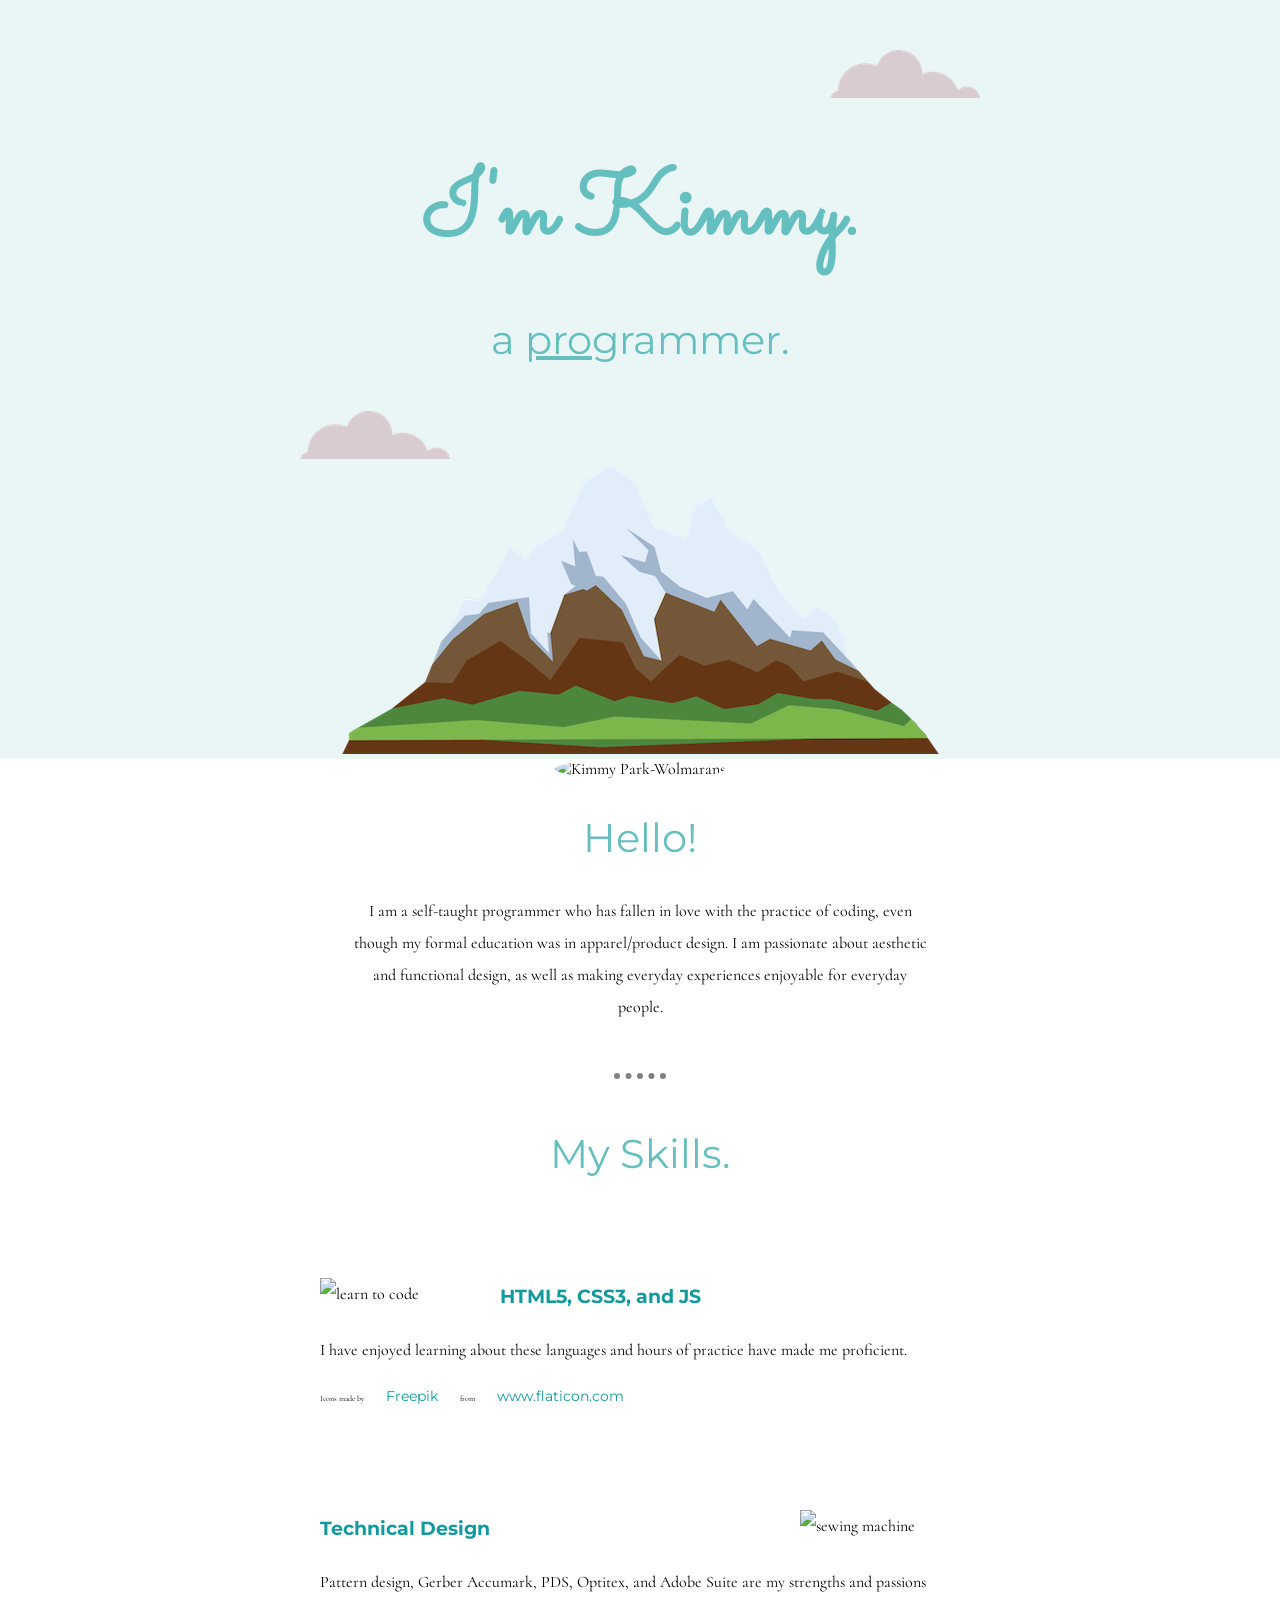
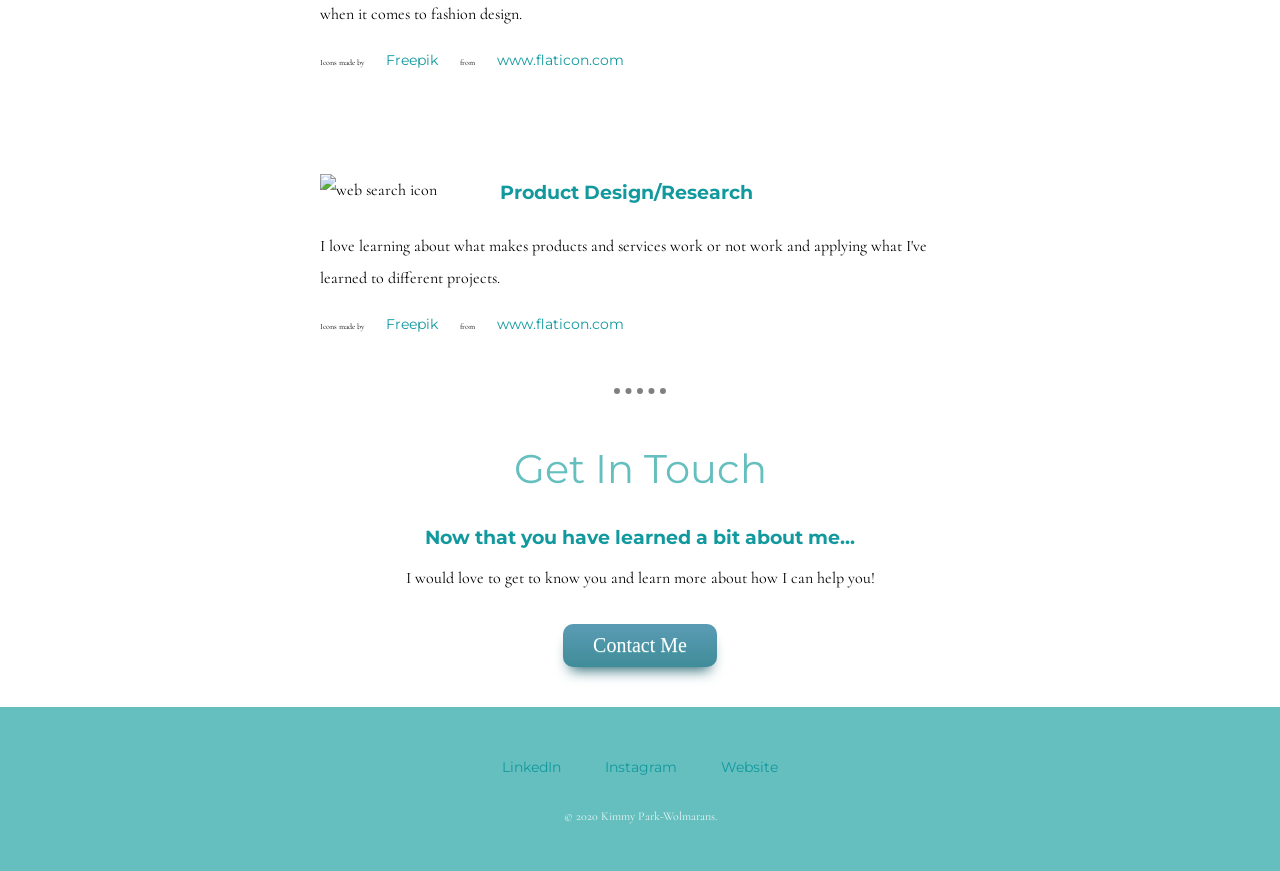
==== index.html @ 78b840ca "added initial files" ====
<!DOCTYPE html>
<html lang="en" dir="ltr">
  <head>
    <meta charset="utf-8">
    <title>Kimmy Park-Wolmarans</title>
    <link rel="stylesheet" href="css/styles.css">
    <link rel="icon" href="favicon.ico">
    <link href="https://fonts.googleapis.com/css?family=Cormorant|Montserrat|Sacramento&display=swap" rel="stylesheet">
  </head>

  <body>

    <div class="top-container">
      <img class="top-cloud" src="images/cloud.png" alt="clouds">
      <h1>I'm Kimmy.</h1>
      <h2>a <span style="text-decoration: underline">pro</span>grammer.</h2>
      <img class= "bottom-cloud" src="images/cloud.png" alt="clouds">
      <img src="images/mountain.png" alt="mountains">
    </div>

    <div class="middle-container">
      <div class="profile">
        <img class=profile-picture src="/Users/kimmypw/Documents/web development/CSS - My Site/profile.png" alt="Kimmy Park-Wolmarans">
        <h2>Hello!</h2>
        <p class="intro">I am a self-taught programmer who has fallen in love with the practice of coding, even though my formal education was in apparel/product design. I am passionate about aesthetic and functional design, as well as making everyday experiences enjoyable for everyday people.</p>
      </div>

      <hr>

      <div class="skills">
        <h2>My Skills.</h2>

        <div class="skill-row">
            <img class="coding" src="/Users/kimmypw/Documents/web development/CSS - My Site/coding.png" alt="learn to code">
          <h3>HTML5, CSS3, and JS</h3>
          <p>I have enjoyed learning about these languages and hours of practice have made me proficient.</p>
          <div class="coding-icon-attribution">Icons made by <a href="https://www.flaticon.com/authors/freepik" title="Freepik">Freepik</a> from <a href="https://www.flaticon.com/" title="Flaticon">www.flaticon.com</a></div>
        </div>

        <div class="skill-row">
          <img class="technical-design" src="/Users/kimmypw/Documents/web development/CSS - My Site/sewing-machine.png" alt="sewing machine">
            <h3>Technical Design</h3>
          <p>Pattern design, Gerber Accumark, PDS, Optitex, and Adobe Suite are my strengths and passions when it comes to fashion design.</p>
          <div class="td-icon-attribution">Icons made by <a href="https://www.flaticon.com/authors/freepik" title="Freepik">Freepik</a> from <a href="https://www.flaticon.com/" title="Flaticon">www.flaticon.com</a></div>
        </div>

        <div class="skill-row">
          <img class="product-design" src="/Users/kimmypw/Documents/web development/CSS - My Site/search.png" alt="web search icon">
            <h3>Product Design/Research</h3>
          <p>I love learning about what makes products and services work or not work and applying what I've learned to different projects.</p>
          <div class="pd-icon-attribution">Icons made by <a href="https://www.flaticon.com/authors/freepik" title="Freepik">Freepik</a> from <a href="https://www.flaticon.com/" title="Flaticon"> www.flaticon.com</a></div>
        </div>
      </div>

      <hr>

      <div class="contact-me">
        <h2>Get In Touch</h2>
        <h3>Now that you have learned a bit about me...</h3>
        <p>I would love to get to know you and learn more about how I can help you!</p>
        <a class="btn" href="mailto:kimmy.park820@gmail.com">Contact Me</a>
      </div>
    </div>

    <div class="bottom-container">
      <a class="footer-link" href="https://www.linkedin.com/in/kimmy-park-60b46a131/">LinkedIn</a>
      <a class="footer-link" href="https://www.instagram.com/park.kimmy/">Instagram</a>
      <a class="footer-link" href="https://kimmypark.wixsite.com/portfolio">Website</a>
      <p class="copyright">© 2020 Kimmy Park-Wolmarans.</p>
    </div>

  </body>
</html>
---- css/styles.css ----
/*tags*/
div {
  background-color: white;
  margin: 0;
}

body{
  margin: 0;
  text-align: center;
  font-family: 'Cormorant', serif;
}

h1{
  margin:50px auto 0 auto;
  font-family: 'Sacramento', cursive;
  font-size: 5.625rem;
  color: #66BFBF;
}

h2{
font-family: 'Montserrat', sans-serif;
font-size: 2.5rem;
color: #66BFBF;
font-weight: normal;
}

h3{
  font-family: 'Montserrat', sans-serif;
  color: #11999E;
}

a{
  color: #11999E;
  font-family: 'Montserrat', sans-serif;
  margin: 10px 20px;
  text-decoration: none;
  font-size: 14px;
}

a:hover {
  color: #eaf6f6;
}

hr{
  border-style: none;
  border-top-style: dotted;
  border-color: grey;
  border-width: 6px;
  width: 4%;
  margin: 50px auto;
}

/*classes*/

.top-container {
  background-color: #EAF6F6;
  position: relative;
  padding-top: 100px;
}

.bottom-container {
  background-color: #66BFBF;
  padding: 50px 0 16px;
}

.intro {
  line-height: 2;
  width: 45%;
  margin: auto;
}

.top-cloud {
  position: absolute;
  top: 50px;
  right: 300px;
}

.bottom-cloud {
  position: absolute;
  left: 300px;
  bottom: 300px;
}

.profile-picture {
  height: 200px;
  width: 200px;
  border-radius: 50%;
}

.skill-row {
  width: 50%;
  margin: 100px auto 50px;
  text-align: left;
  line-height: 2;
}

.coding {
  width: 25%;
  float:left;
  margin-right: 20px;
}

.technical-design {
  width: 25%;
  float: right;
  margin-left: 20px;
}

.product-design {
  width: 25%;
  float: left;
  margin-right: 20px;
}

.coding-icon-attribution {
  clear: left;
  font-size: 8px;
}

.td-icon-attribution {
  clear: right;
  font-size: 8px;
}

.pd-icon-attribution {
  clear: left;
  font-size: 8px;
}

.bottom-container {
  margin-top: 20px;
}

.btn {
  box-shadow: 0 10px 14px -7px #276873;
  background:linear-gradient(to bottom, #599bb3 5%, #408c99 100%);
  background-color:#599bb3;
  border-radius:10px;
  display:inline-block;
  cursor:pointer;
  color:#ffffff;
  font-family:Trebuchet MS;
  font-size:20px;
  padding:10px 30px;
  text-decoration:none;
  text-shadow:0 1px 0 #5fb0b3;
  margin: 20px auto;
}
.btn:hover {
  background:linear-gradient(to bottom, #408c99 5%, #599bb3 100%);
  background-color:#408c99;
}
.btn:active {
  position:relative;
  top:1px;
}

.copyright {
  color: #eaf6f6;
  font-size: 0.75em;
  padding: 20px 0
}
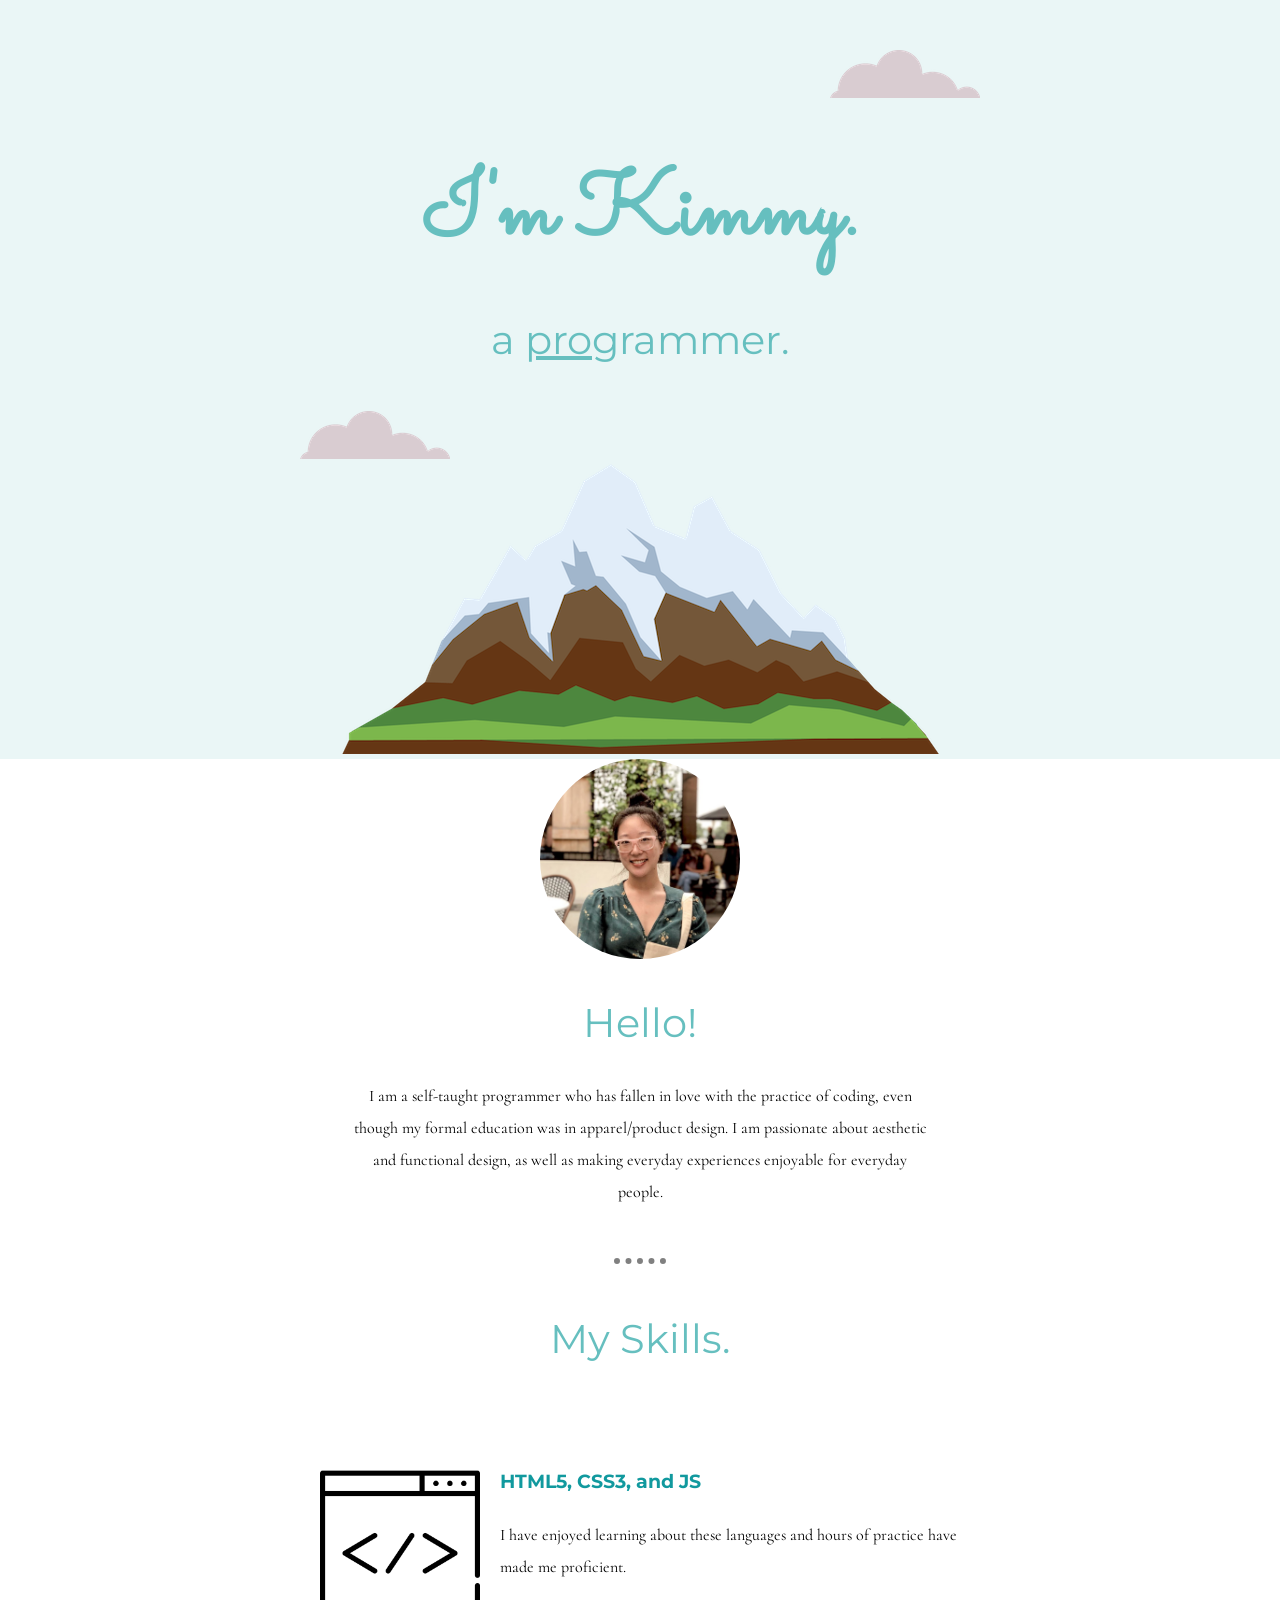
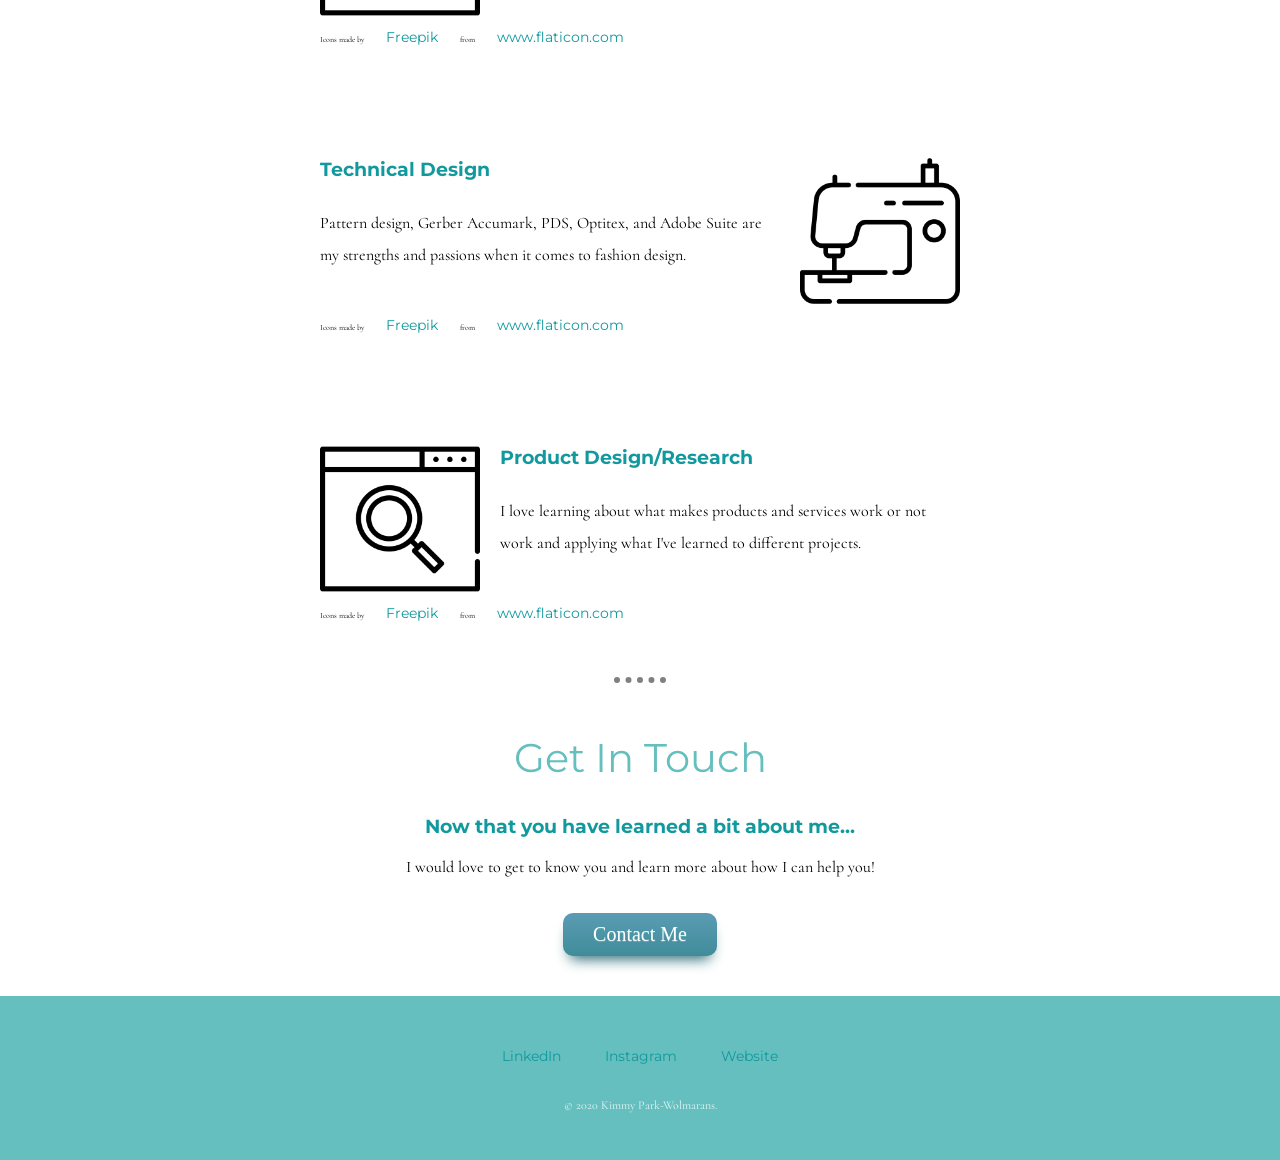
==== commit 14f32855: "third upload" ====
--- a/index.html
+++ b/index.html
@@ -20,7 +20,7 @@
 
     <div class="middle-container">
       <div class="profile">
-        <img class=profile-picture src="/Users/kimmypw/Documents/web development/CSS - My Site/profile.png" alt="Kimmy Park-Wolmarans">
+        <img class=profile-picture src="CSS - My Site/profile.png" alt="Kimmy Park-Wolmarans">
         <h2>Hello!</h2>
         <p class="intro">I am a self-taught programmer who has fallen in love with the practice of coding, even though my formal education was in apparel/product design. I am passionate about aesthetic and functional design, as well as making everyday experiences enjoyable for everyday people.</p>
       </div>
@@ -31,21 +31,21 @@
         <h2>My Skills.</h2>
 
         <div class="skill-row">
-            <img class="coding" src="/Users/kimmypw/Documents/web development/CSS - My Site/coding.png" alt="learn to code">
+            <img class="coding" src="CSS - My Site/coding.png" alt="learn to code">
           <h3>HTML5, CSS3, and JS</h3>
           <p>I have enjoyed learning about these languages and hours of practice have made me proficient.</p>
           <div class="coding-icon-attribution">Icons made by <a href="https://www.flaticon.com/authors/freepik" title="Freepik">Freepik</a> from <a href="https://www.flaticon.com/" title="Flaticon">www.flaticon.com</a></div>
         </div>
 
         <div class="skill-row">
-          <img class="technical-design" src="/Users/kimmypw/Documents/web development/CSS - My Site/sewing-machine.png" alt="sewing machine">
+          <img class="technical-design" src="CSS - My Site/sewing-machine.png" alt="sewing machine">
             <h3>Technical Design</h3>
           <p>Pattern design, Gerber Accumark, PDS, Optitex, and Adobe Suite are my strengths and passions when it comes to fashion design.</p>
           <div class="td-icon-attribution">Icons made by <a href="https://www.flaticon.com/authors/freepik" title="Freepik">Freepik</a> from <a href="https://www.flaticon.com/" title="Flaticon">www.flaticon.com</a></div>
         </div>
 
         <div class="skill-row">
-          <img class="product-design" src="/Users/kimmypw/Documents/web development/CSS - My Site/search.png" alt="web search icon">
+          <img class="product-design" src="CSS - My Site/search.png" alt="web search icon">
             <h3>Product Design/Research</h3>
           <p>I love learning about what makes products and services work or not work and applying what I've learned to different projects.</p>
           <div class="pd-icon-attribution">Icons made by <a href="https://www.flaticon.com/authors/freepik" title="Freepik">Freepik</a> from <a href="https://www.flaticon.com/" title="Flaticon"> www.flaticon.com</a></div>
